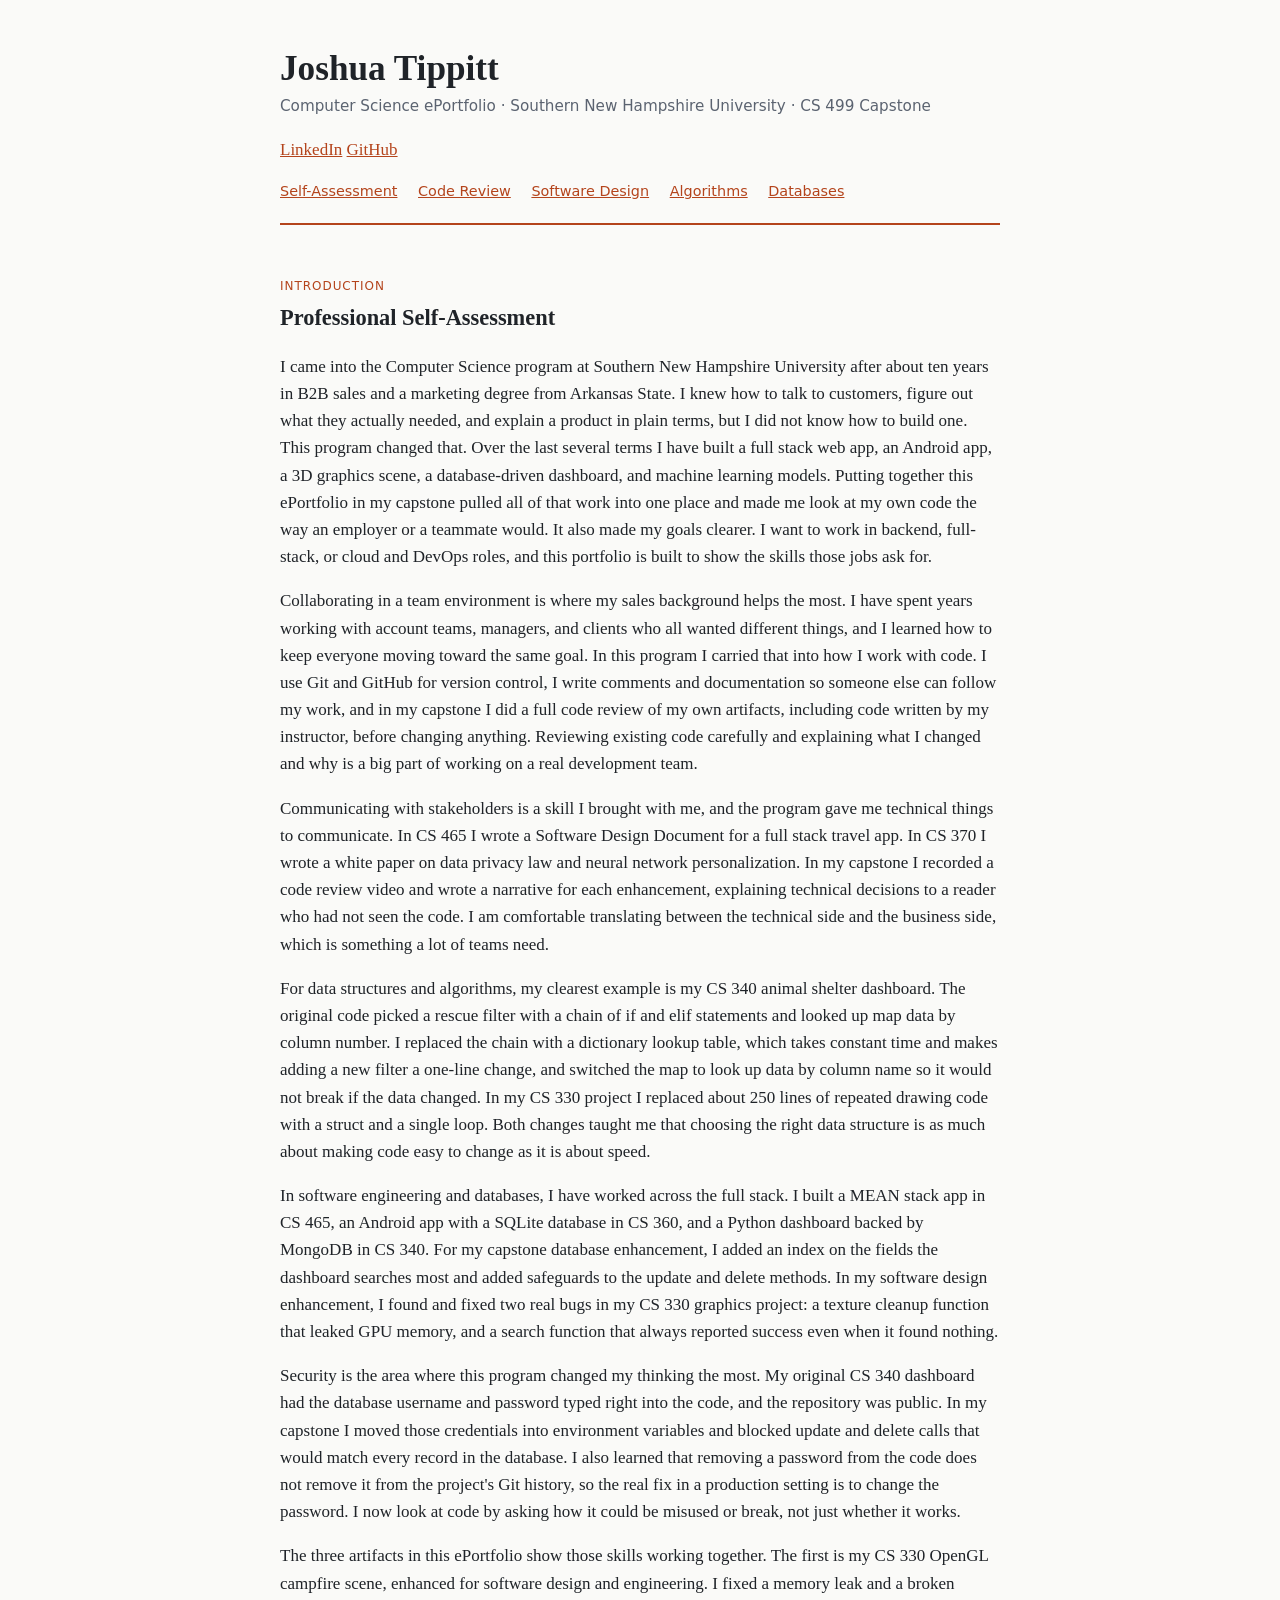
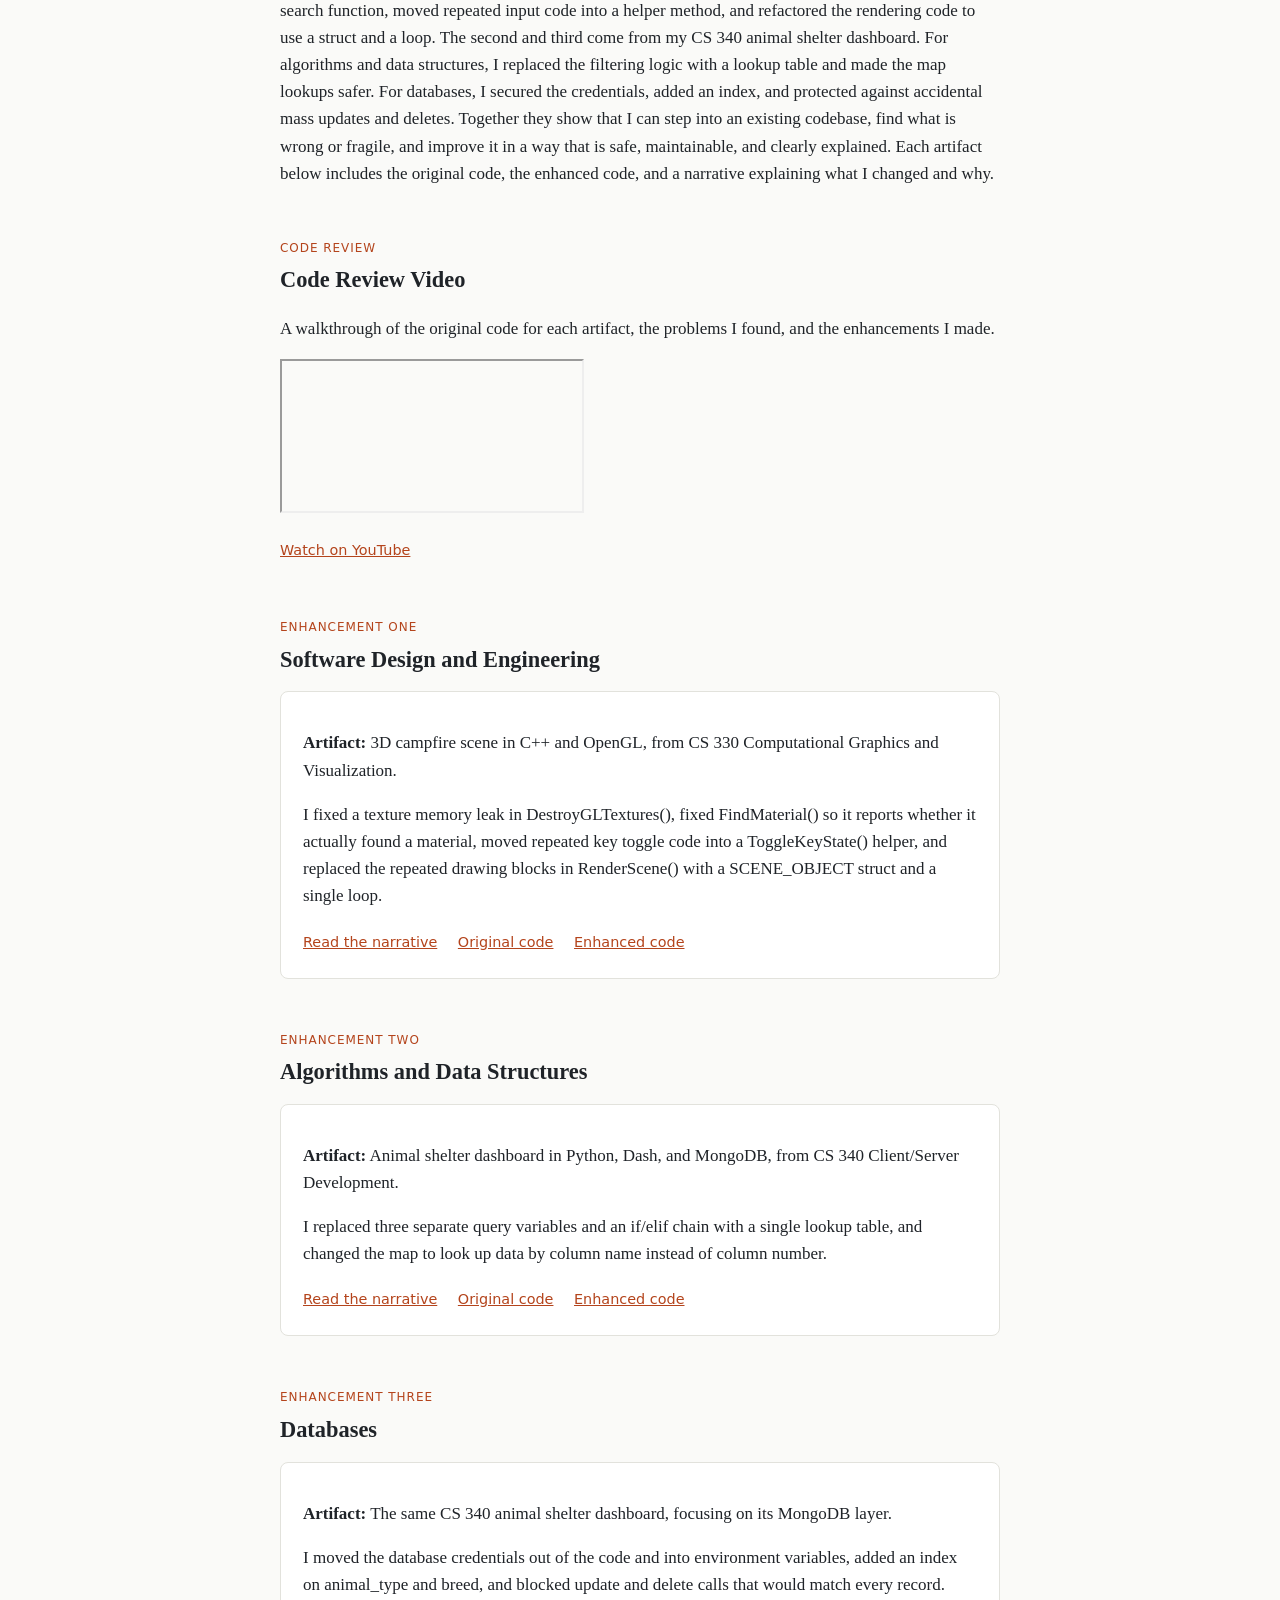
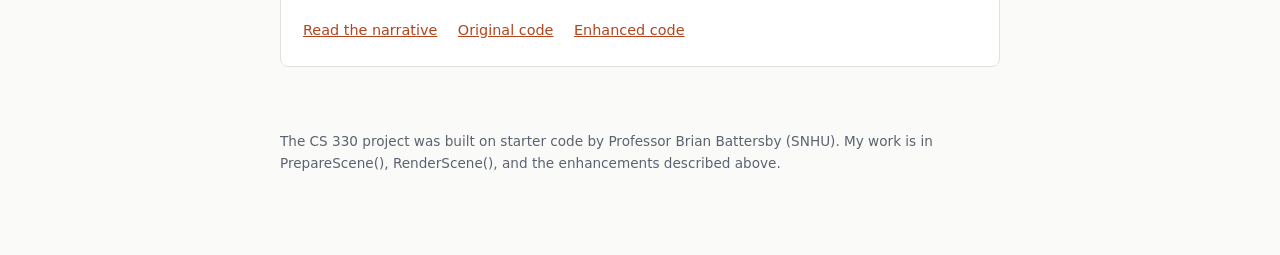
==== eportfolio.html @ a694999d "Add eportfolio.html file Renamed index.html to eportfolio.html" ====
<!doctype html>
<html lang="en">
<head>
<meta charset="utf-8">
<meta name="viewport" content="width=device-width, initial-scale=1">
<title>Joshua Tippitt | CS 499 ePortfolio</title>
<style>
  :root {
    --bg: #fafaf8;
    --text: #1f2328;
    --muted: #5b6370;
    --line: #e2e2dc;
    --accent: #b4441c;
    --card: #ffffff;
  }
  @media (prefers-color-scheme: dark) {
    :root {
      --bg: #16181c;
      --text: #e8e8e4;
      --muted: #9aa0a8;
      --line: #2c3036;
      --accent: #f08a5d;
      --card: #1d2025;
    }
  }
  * { box-sizing: border-box; }
  body {
    margin: 0;
    background: var(--bg);
    color: var(--text);
    font: 17px/1.6 Georgia, "Times New Roman", serif;
  }
  .wrap { max-width: 760px; margin: 0 auto; padding: 48px 20px 80px; }
  header { border-bottom: 2px solid var(--accent); padding-bottom: 20px; margin-bottom: 36px; }
  h1 { font-size: 2.2rem; margin: 0 0 4px; line-height: 1.2; }
  .sub { color: var(--muted); margin: 0; font-family: system-ui, sans-serif; font-size: 0.95rem; }
  nav { margin-top: 16px; font-family: system-ui, sans-serif; font-size: 0.9rem; }
  nav a { margin-right: 16px; }
  section { margin-top: 52px; }
  h2 { font-size: 1.4rem; margin: 4px 0 8px; }
  .label {
    font-family: system-ui, sans-serif; font-size: 0.75rem; letter-spacing: 0.08em;
    text-transform: uppercase; color: var(--accent); margin: 0;
  }
  a { color: var(--accent); }
  .card {
    background: var(--card); border: 1px solid var(--line); border-radius: 8px;
    padding: 20px 22px; margin-top: 14px;
  }
  .links { font-family: system-ui, sans-serif; font-size: 0.9rem; margin-top: 14px; }
  .links a { display: inline-block; margin: 4px 16px 4px 0; }
  .pending { color: var(--muted); font-style: italic; }
  footer { margin-top: 64px; color: var(--muted); font-family: system-ui, sans-serif; font-size: 0.85rem; }
</style>
</head>
<body>
<div class="wrap">

<header>
  <h1>Joshua Tippitt</h1>
  <p class="sub">Computer Science ePortfolio &middot; Southern New Hampshire University &middot; CS 499 Capstone</p>
  <p class="contact"><a href="https://www.linkedin.com/in/joshtippitt/" target="_blank" rel="noopener">LinkedIn</a> <a href="https://github.com/NeonDireWolf" target="_blank" rel="noopener">GitHub</a></p>
  <nav>
    <a href="#assessment">Self-Assessment</a>
    <a href="#code-review">Code Review</a>
    <a href="#software-design">Software Design</a>
    <a href="#algorithms">Algorithms</a>
    <a href="#databases">Databases</a>
  </nav>
</header>

<section id="assessment">
  <p class="label">Introduction</p>
  <h2>Professional Self-Assessment</h2>
  <p>I came into the Computer Science program at Southern New Hampshire University after about ten years in B2B sales and a marketing degree from Arkansas State. I knew how to talk to customers, figure out what they actually needed, and explain a product in plain terms, but I did not know how to build one. This program changed that. Over the last several terms I have built a full stack web app, an Android app, a 3D graphics scene, a database-driven dashboard, and machine learning models. Putting together this ePortfolio in my capstone pulled all of that work into one place and made me look at my own code the way an employer or a teammate would. It also made my goals clearer. I want to work in backend, full-stack, or cloud and DevOps roles, and this portfolio is built to show the skills those jobs ask for.</p>
  <p>Collaborating in a team environment is where my sales background helps the most. I have spent years working with account teams, managers, and clients who all wanted different things, and I learned how to keep everyone moving toward the same goal. In this program I carried that into how I work with code. I use Git and GitHub for version control, I write comments and documentation so someone else can follow my work, and in my capstone I did a full code review of my own artifacts, including code written by my instructor, before changing anything. Reviewing existing code carefully and explaining what I changed and why is a big part of working on a real development team.</p>
  <p>Communicating with stakeholders is a skill I brought with me, and the program gave me technical things to communicate. In CS 465 I wrote a Software Design Document for a full stack travel app. In CS 370 I wrote a white paper on data privacy law and neural network personalization. In my capstone I recorded a code review video and wrote a narrative for each enhancement, explaining technical decisions to a reader who had not seen the code. I am comfortable translating between the technical side and the business side, which is something a lot of teams need.</p>
  <p>For data structures and algorithms, my clearest example is my CS 340 animal shelter dashboard. The original code picked a rescue filter with a chain of if and elif statements and looked up map data by column number. I replaced the chain with a dictionary lookup table, which takes constant time and makes adding a new filter a one-line change, and switched the map to look up data by column name so it would not break if the data changed. In my CS 330 project I replaced about 250 lines of repeated drawing code with a struct and a single loop. Both changes taught me that choosing the right data structure is as much about making code easy to change as it is about speed.</p>
  <p>In software engineering and databases, I have worked across the full stack. I built a MEAN stack app in CS 465, an Android app with a SQLite database in CS 360, and a Python dashboard backed by MongoDB in CS 340. For my capstone database enhancement, I added an index on the fields the dashboard searches most and added safeguards to the update and delete methods. In my software design enhancement, I found and fixed two real bugs in my CS 330 graphics project: a texture cleanup function that leaked GPU memory, and a search function that always reported success even when it found nothing.</p>
  <p>Security is the area where this program changed my thinking the most. My original CS 340 dashboard had the database username and password typed right into the code, and the repository was public. In my capstone I moved those credentials into environment variables and blocked update and delete calls that would match every record in the database. I also learned that removing a password from the code does not remove it from the project&#x27;s Git history, so the real fix in a production setting is to change the password. I now look at code by asking how it could be misused or break, not just whether it works.</p>
  <p>The three artifacts in this ePortfolio show those skills working together. The first is my CS 330 OpenGL campfire scene, enhanced for software design and engineering. I fixed a memory leak and a broken search function, moved repeated input code into a helper method, and refactored the rendering code to use a struct and a loop. The second and third come from my CS 340 animal shelter dashboard. For algorithms and data structures, I replaced the filtering logic with a lookup table and made the map lookups safer. For databases, I secured the credentials, added an index, and protected against accidental mass updates and deletes. Together they show that I can step into an existing codebase, find what is wrong or fragile, and improve it in a way that is safe, maintainable, and clearly explained. Each artifact below includes the original code, the enhanced code, and a narrative explaining what I changed and why.</p>
</section>

<section id="code-review">
  <p class="label">Code Review</p>
  <h2>Code Review Video</h2>
  <p>A walkthrough of the original code for each artifact, the problems I found, and the enhancements I made.</p>
  <div class="video"><iframe src="https://www.youtube.com/embed/7akahYx0ZeY" title="CS 499 Code Review" allow="accelerometer; clipboard-write; encrypted-media; gyroscope; picture-in-picture" allowfullscreen></iframe></div>
  <p class="links"><a href="https://youtu.be/7akahYx0ZeY" target="_blank" rel="noopener">Watch on YouTube</a></p>
</section>

<section id="software-design">
  <p class="label">Enhancement One</p>
  <h2>Software Design and Engineering</h2>
  <div class="card">
    <p><strong>Artifact:</strong> 3D campfire scene in C++ and OpenGL, from CS 330 Computational Graphics and Visualization.</p>
    <p>I fixed a texture memory leak in DestroyGLTextures(), fixed FindMaterial() so it reports whether it actually found a material, moved repeated key toggle code into a ToggleKeyState() helper, and replaced the repeated drawing blocks in RenderScene() with a SCENE_OBJECT struct and a single loop.</p>
    <div class="links">
      <a href="narratives/Narrative_1_Software_Design_and_Engineering.pdf">Read the narrative</a>
      <a href="https://github.com/NeonDireWolf/NeonDireWolf.github.io/tree/main/CS330/original">Original code</a>
      <a href="https://github.com/NeonDireWolf/NeonDireWolf.github.io/tree/main/CS330/enhanced">Enhanced code</a>
    </div>
  </div>
</section>

<section id="algorithms">
  <p class="label">Enhancement Two</p>
  <h2>Algorithms and Data Structures</h2>
  <div class="card">
    <p><strong>Artifact:</strong> Animal shelter dashboard in Python, Dash, and MongoDB, from CS 340 Client/Server Development.</p>
    <p>I replaced three separate query variables and an if/elif chain with a single lookup table, and changed the map to look up data by column name instead of column number.</p>
    <div class="links">
      <a href="narratives/Narrative_2_Algorithms_and_Data_Structures.pdf">Read the narrative</a>
      <a href="https://github.com/NeonDireWolf/NeonDireWolf.github.io/tree/main/CS340/original">Original code</a>
      <a href="https://github.com/NeonDireWolf/NeonDireWolf.github.io/tree/main/CS340/enhanced">Enhanced code</a>
    </div>
  </div>
</section>

<section id="databases">
  <p class="label">Enhancement Three</p>
  <h2>Databases</h2>
  <div class="card">
    <p><strong>Artifact:</strong> The same CS 340 animal shelter dashboard, focusing on its MongoDB layer.</p>
    <p>I moved the database credentials out of the code and into environment variables, added an index on animal_type and breed, and blocked update and delete calls that would match every record.</p>
    <div class="links">
      <a href="narratives/Narrative_3_Databases.pdf">Read the narrative</a>
      <a href="https://github.com/NeonDireWolf/NeonDireWolf.github.io/tree/main/CS340/original">Original code</a>
      <a href="https://github.com/NeonDireWolf/NeonDireWolf.github.io/tree/main/CS340/enhanced">Enhanced code</a>
    </div>
  </div>
</section>

<footer>
  The CS 330 project was built on starter code by Professor Brian Battersby (SNHU). My work is in PrepareScene(), RenderScene(), and the enhancements described above.
</footer>

</div>
</body>
</html>
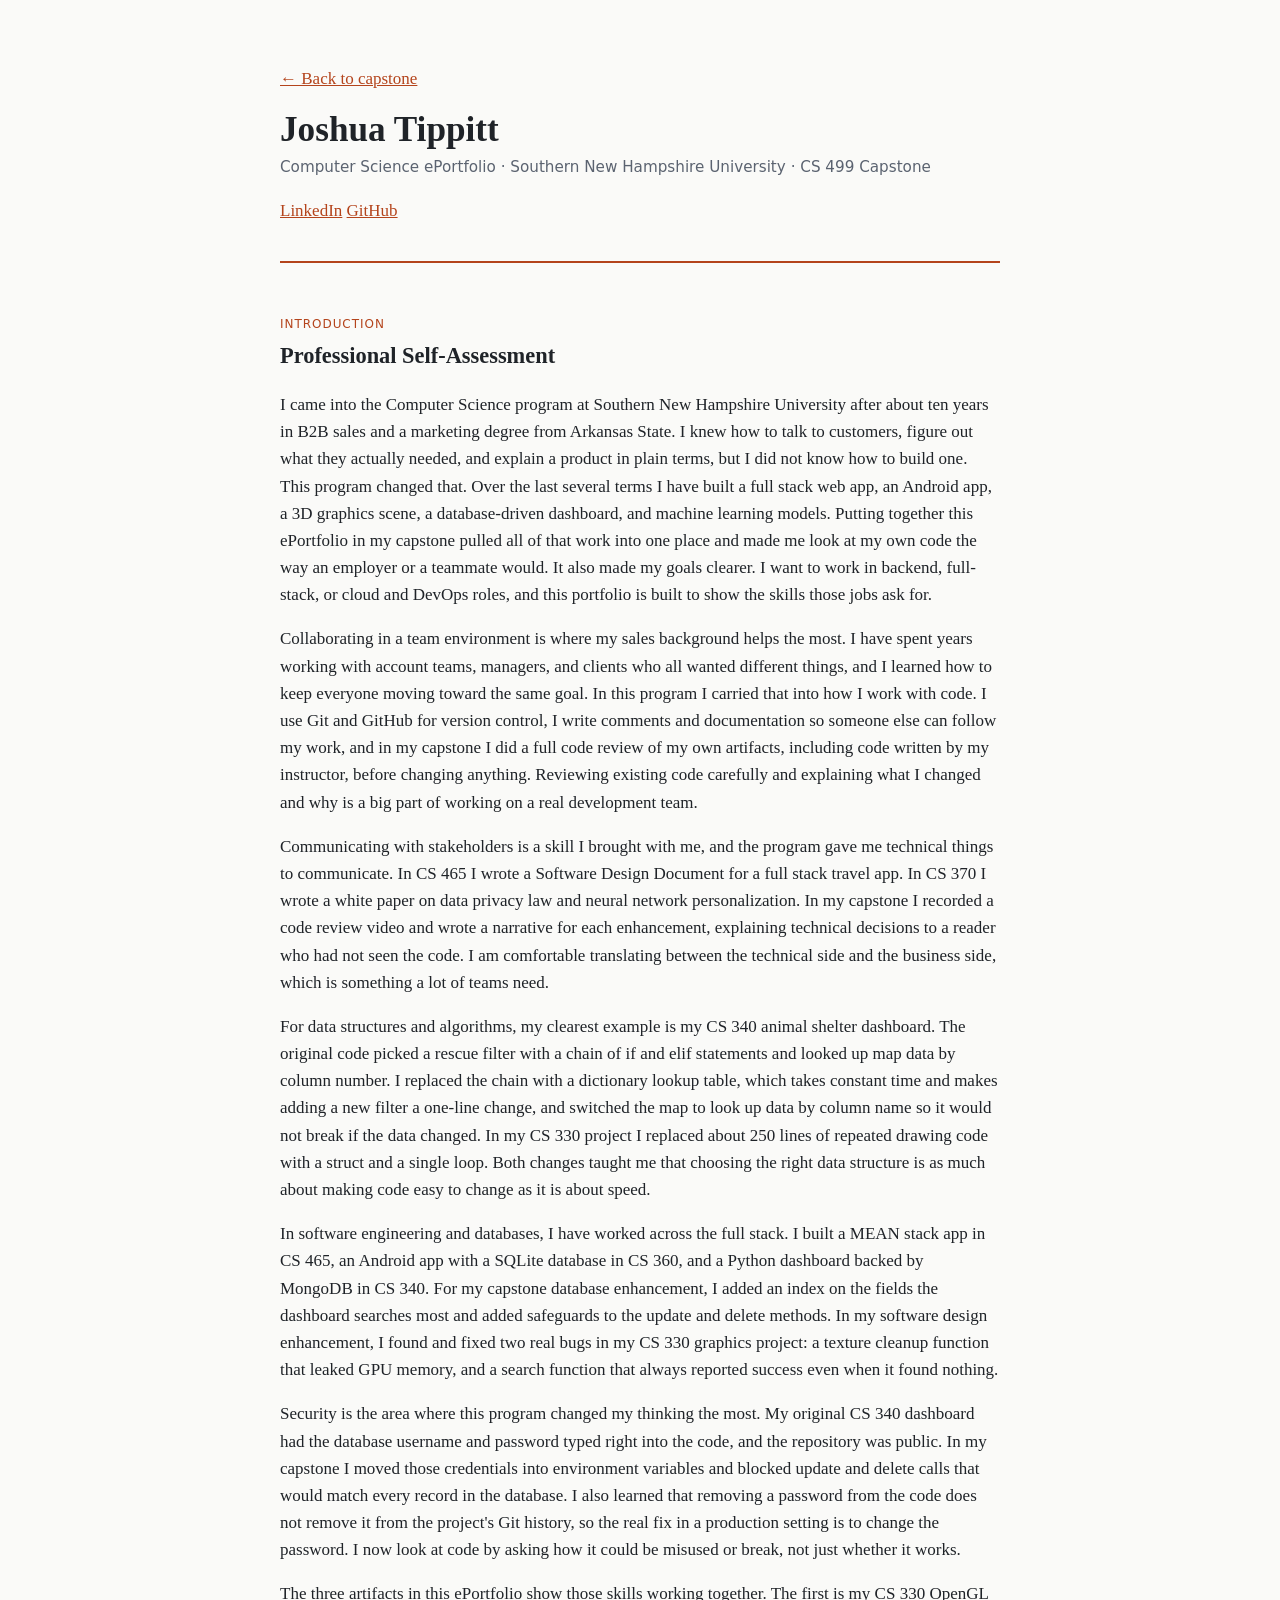
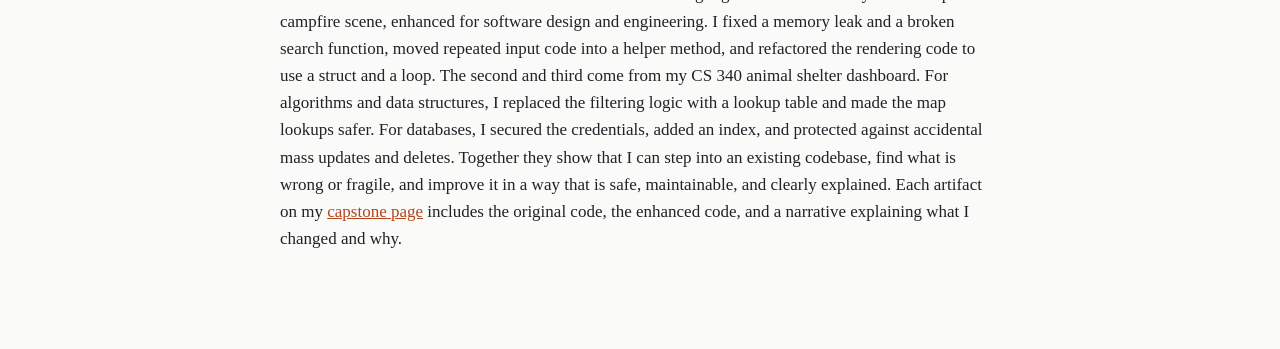
==== commit d36fa7c5: "Restructured site as a portfolio hub" ====
--- a/eportfolio.html
+++ b/eportfolio.html
@@ -55,18 +55,12 @@
 </head>
 <body>
 <div class="wrap">
+  <p><a href="capstone.html">&larr; Back to capstone</a></p>
 
 <header>
   <h1>Joshua Tippitt</h1>
   <p class="sub">Computer Science ePortfolio &middot; Southern New Hampshire University &middot; CS 499 Capstone</p>
   <p class="contact"><a href="https://www.linkedin.com/in/joshtippitt/" target="_blank" rel="noopener">LinkedIn</a> <a href="https://github.com/NeonDireWolf" target="_blank" rel="noopener">GitHub</a></p>
-  <nav>
-    <a href="#assessment">Self-Assessment</a>
-    <a href="#code-review">Code Review</a>
-    <a href="#software-design">Software Design</a>
-    <a href="#algorithms">Algorithms</a>
-    <a href="#databases">Databases</a>
-  </nav>
 </header>
 
 <section id="assessment">
@@ -78,62 +72,9 @@
   <p>For data structures and algorithms, my clearest example is my CS 340 animal shelter dashboard. The original code picked a rescue filter with a chain of if and elif statements and looked up map data by column number. I replaced the chain with a dictionary lookup table, which takes constant time and makes adding a new filter a one-line change, and switched the map to look up data by column name so it would not break if the data changed. In my CS 330 project I replaced about 250 lines of repeated drawing code with a struct and a single loop. Both changes taught me that choosing the right data structure is as much about making code easy to change as it is about speed.</p>
   <p>In software engineering and databases, I have worked across the full stack. I built a MEAN stack app in CS 465, an Android app with a SQLite database in CS 360, and a Python dashboard backed by MongoDB in CS 340. For my capstone database enhancement, I added an index on the fields the dashboard searches most and added safeguards to the update and delete methods. In my software design enhancement, I found and fixed two real bugs in my CS 330 graphics project: a texture cleanup function that leaked GPU memory, and a search function that always reported success even when it found nothing.</p>
   <p>Security is the area where this program changed my thinking the most. My original CS 340 dashboard had the database username and password typed right into the code, and the repository was public. In my capstone I moved those credentials into environment variables and blocked update and delete calls that would match every record in the database. I also learned that removing a password from the code does not remove it from the project&#x27;s Git history, so the real fix in a production setting is to change the password. I now look at code by asking how it could be misused or break, not just whether it works.</p>
-  <p>The three artifacts in this ePortfolio show those skills working together. The first is my CS 330 OpenGL campfire scene, enhanced for software design and engineering. I fixed a memory leak and a broken search function, moved repeated input code into a helper method, and refactored the rendering code to use a struct and a loop. The second and third come from my CS 340 animal shelter dashboard. For algorithms and data structures, I replaced the filtering logic with a lookup table and made the map lookups safer. For databases, I secured the credentials, added an index, and protected against accidental mass updates and deletes. Together they show that I can step into an existing codebase, find what is wrong or fragile, and improve it in a way that is safe, maintainable, and clearly explained. Each artifact below includes the original code, the enhanced code, and a narrative explaining what I changed and why.</p>
+  <p>The three artifacts in this ePortfolio show those skills working together. The first is my CS 330 OpenGL campfire scene, enhanced for software design and engineering. I fixed a memory leak and a broken search function, moved repeated input code into a helper method, and refactored the rendering code to use a struct and a loop. The second and third come from my CS 340 animal shelter dashboard. For algorithms and data structures, I replaced the filtering logic with a lookup table and made the map lookups safer. For databases, I secured the credentials, added an index, and protected against accidental mass updates and deletes. Together they show that I can step into an existing codebase, find what is wrong or fragile, and improve it in a way that is safe, maintainable, and clearly explained. Each artifact on my <a href="capstone.html">capstone page</a> includes the original code, the enhanced code, and a narrative explaining what I changed and why.</p>
 </section>
 
-<section id="code-review">
-  <p class="label">Code Review</p>
-  <h2>Code Review Video</h2>
-  <p>A walkthrough of the original code for each artifact, the problems I found, and the enhancements I made.</p>
-  <div class="video"><iframe src="https://www.youtube.com/embed/7akahYx0ZeY" title="CS 499 Code Review" allow="accelerometer; clipboard-write; encrypted-media; gyroscope; picture-in-picture" allowfullscreen></iframe></div>
-  <p class="links"><a href="https://youtu.be/7akahYx0ZeY" target="_blank" rel="noopener">Watch on YouTube</a></p>
-</section>
-
-<section id="software-design">
-  <p class="label">Enhancement One</p>
-  <h2>Software Design and Engineering</h2>
-  <div class="card">
-    <p><strong>Artifact:</strong> 3D campfire scene in C++ and OpenGL, from CS 330 Computational Graphics and Visualization.</p>
-    <p>I fixed a texture memory leak in DestroyGLTextures(), fixed FindMaterial() so it reports whether it actually found a material, moved repeated key toggle code into a ToggleKeyState() helper, and replaced the repeated drawing blocks in RenderScene() with a SCENE_OBJECT struct and a single loop.</p>
-    <div class="links">
-      <a href="narratives/Narrative_1_Software_Design_and_Engineering.pdf">Read the narrative</a>
-      <a href="https://github.com/NeonDireWolf/NeonDireWolf.github.io/tree/main/CS330/original">Original code</a>
-      <a href="https://github.com/NeonDireWolf/NeonDireWolf.github.io/tree/main/CS330/enhanced">Enhanced code</a>
-    </div>
-  </div>
-</section>
-
-<section id="algorithms">
-  <p class="label">Enhancement Two</p>
-  <h2>Algorithms and Data Structures</h2>
-  <div class="card">
-    <p><strong>Artifact:</strong> Animal shelter dashboard in Python, Dash, and MongoDB, from CS 340 Client/Server Development.</p>
-    <p>I replaced three separate query variables and an if/elif chain with a single lookup table, and changed the map to look up data by column name instead of column number.</p>
-    <div class="links">
-      <a href="narratives/Narrative_2_Algorithms_and_Data_Structures.pdf">Read the narrative</a>
-      <a href="https://github.com/NeonDireWolf/NeonDireWolf.github.io/tree/main/CS340/original">Original code</a>
-      <a href="https://github.com/NeonDireWolf/NeonDireWolf.github.io/tree/main/CS340/enhanced">Enhanced code</a>
-    </div>
-  </div>
-</section>
-
-<section id="databases">
-  <p class="label">Enhancement Three</p>
-  <h2>Databases</h2>
-  <div class="card">
-    <p><strong>Artifact:</strong> The same CS 340 animal shelter dashboard, focusing on its MongoDB layer.</p>
-    <p>I moved the database credentials out of the code and into environment variables, added an index on animal_type and breed, and blocked update and delete calls that would match every record.</p>
-    <div class="links">
-      <a href="narratives/Narrative_3_Databases.pdf">Read the narrative</a>
-      <a href="https://github.com/NeonDireWolf/NeonDireWolf.github.io/tree/main/CS340/original">Original code</a>
-      <a href="https://github.com/NeonDireWolf/NeonDireWolf.github.io/tree/main/CS340/enhanced">Enhanced code</a>
-    </div>
-  </div>
-</section>
-
-<footer>
-  The CS 330 project was built on starter code by Professor Brian Battersby (SNHU). My work is in PrepareScene(), RenderScene(), and the enhancements described above.
-</footer>
 
 </div>
 </body>
